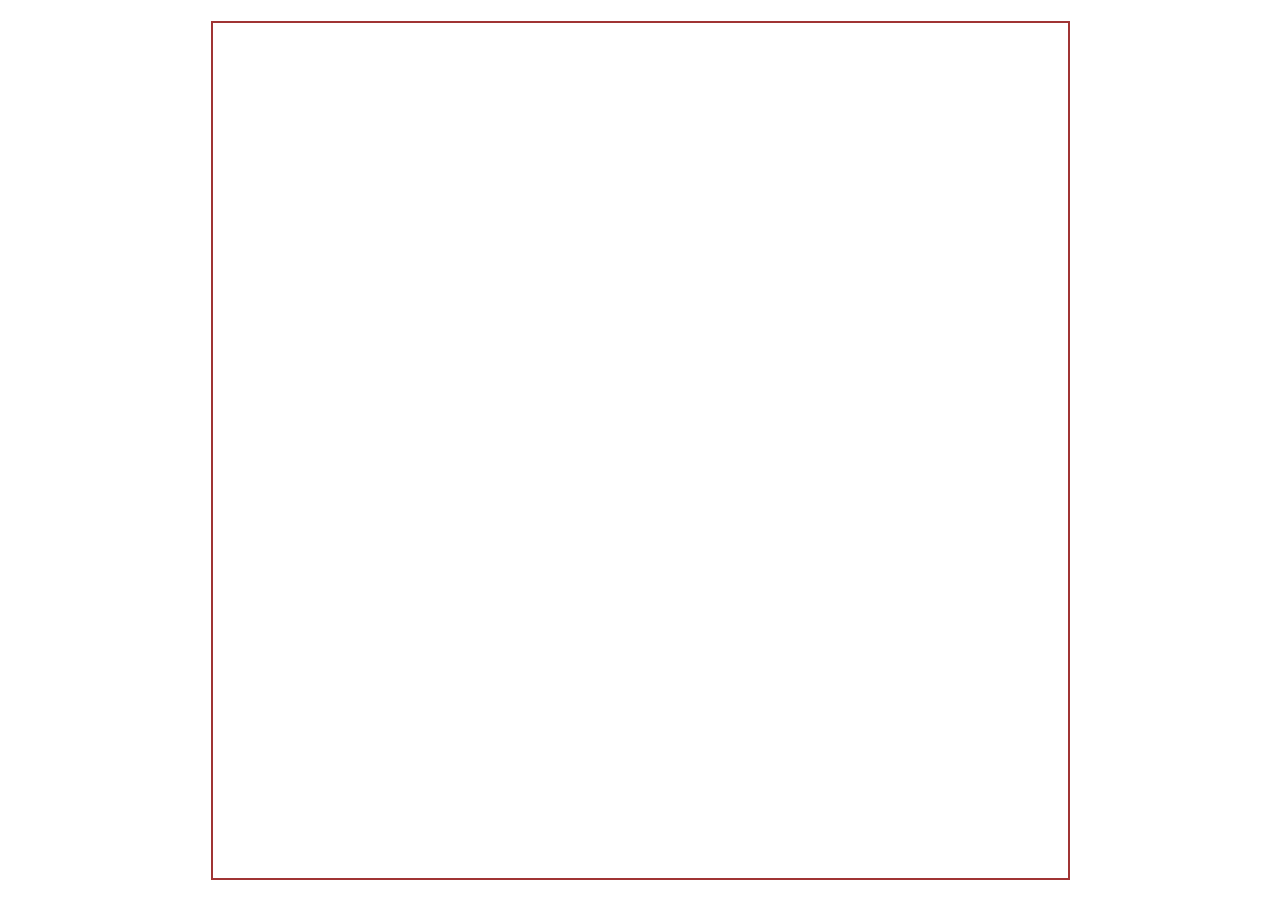
==== index.html @ a39e8a87 "Add files via upload" ====
<!DOCTYPE html>
<html>

<head>
    <script type = 'module' src = 'script.js'></script>
    <style>
        html, body {
            margin: 0;
            padding: 0;
            display: flex;
            width: 100%;
            height: 100%;
            overflow: hidden;
        }
        #canvas {
            width: 95vh;
            height: 95vh;
            margin: auto;
            border: 2px solid rgb(160, 52, 52);
        }
        #fps {
            position: absolute;
        }
    </style>

</head>

<body>
    <canvas id='canvas' width='800px' height='800px'></canvas>
    <br>
    <span id="fps"></span>
</body>

</html>
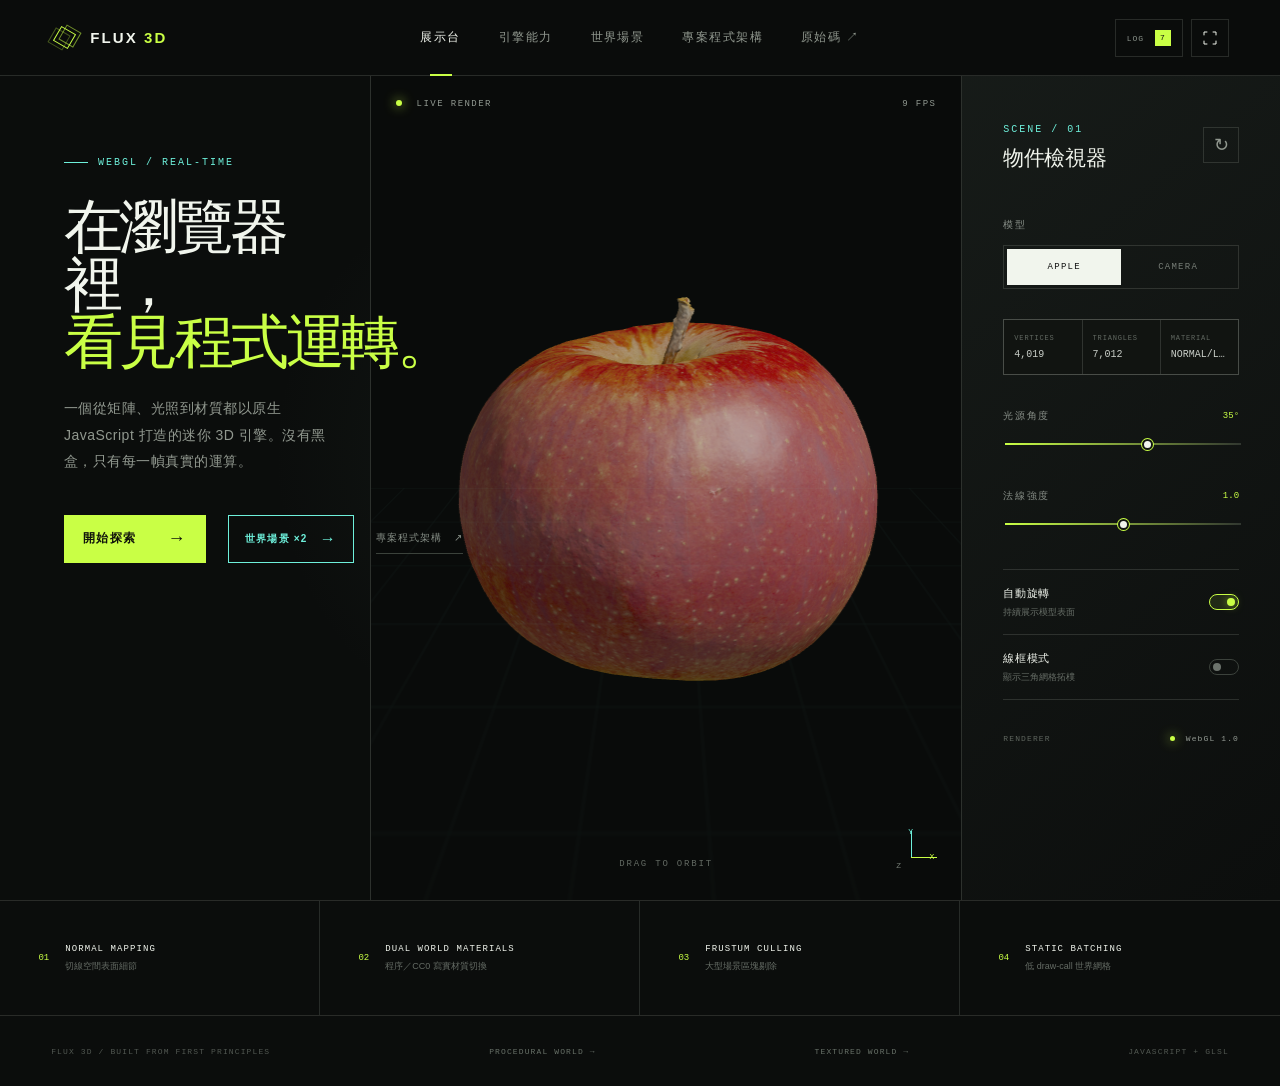
==== commit 5d238e95: "feat: integrate Flux 3D engine showcase" ====
--- a/index.html
+++ b/index.html
@@ -1,34 +1,146 @@
-<!DOCTYPE html>
-<html>
+<!doctype html>
+<!-- [MODIFIED — WORLD SCENE] Object showcase now links to a separate large world. -->
+<html lang="zh-Hant">
+<head>
+    <meta charset="UTF-8">
+    <meta name="viewport" content="width=device-width, initial-scale=1.0">
+    <meta name="description" content="Flux 3D — 一個以原生 WebGL 與 JavaScript 打造的輕量 3D 引擎展示。">
+    <title>Flux 3D — WebGL Engine</title>
+    <link rel="icon" href="data:image/svg+xml,%3Csvg xmlns='http://www.w3.org/2000/svg' viewBox='0 0 32 32'%3E%3Crect width='32' height='32' fill='%230b0d0c'/%3E%3Cpath d='M16 4 27 10v12l-11 6-11-6V10Z' fill='none' stroke='%23c9ff45' stroke-width='2'/%3E%3C/svg%3E">
+    <link rel="stylesheet" href="styles.css">
+    <script type="module" src="script.js"></script>
+</head>
+<body>
+    <header class="topbar">
+        <a class="brand" href="#viewer" aria-label="Flux 3D 首頁">
+            <span class="brand-mark" aria-hidden="true"><i></i><i></i><i></i></span>
+            <span>FLUX <b>3D</b></span>
+        </a>
+        <nav aria-label="主要導覽">
+            <a class="active" href="#viewer">展示台</a>
+            <a href="#features">引擎能力</a>
+            <a href="world.html">世界場景</a>
+            <a href="architecture.html">專案程式架構</a>
+            <a href="https://github.com/LiMinChu914/3D-Engine" target="_blank" rel="noreferrer">原始碼 ↗</a>
+        </nav>
+        <div class="topbar-actions">
+            <button class="log-toggle" id="logger-toggle" type="button" aria-controls="logger-panel" aria-expanded="false">LOG <span id="logger-count">0</span></button>
+            <button class="icon-button" id="fullscreen" type="button" aria-label="全螢幕檢視">
+                <svg viewBox="0 0 24 24" aria-hidden="true"><path d="M8 3H3v5M16 3h5v5M8 21H3v-5M16 21h5v-5"/></svg>
+            </button>
+        </div>
+    </header>
 
-<head>
-    <script type = 'module' src = 'script.js'></script>
-    <style>
-        html, body {
-            margin: 0;
-            padding: 0;
-            display: flex;
-            width: 100%;
-            height: 100%;
-            overflow: hidden;
-        }
-        #canvas {
-            width: 95vh;
-            height: 95vh;
-            margin: auto;
-            border: 2px solid rgb(160, 52, 52);
-        }
-        #fps {
-            position: absolute;
-        }
-    </style>
+    <main id="viewer">
+        <section class="hero-copy" aria-labelledby="hero-title">
+            <div class="eyebrow"><span></span> WEBGL / REAL-TIME</div>
+            <h1 id="hero-title">在瀏覽器裡，<br><em>看見程式運轉。</em></h1>
+            <p>一個從矩陣、光照到材質都以原生 JavaScript 打造的迷你 3D 引擎。沒有黑盒，只有每一幀真實的運算。</p>
+            <div class="hero-actions">
+                <button class="primary-button" id="focus-viewer" type="button">開始探索 <span>→</span></button>
+                <a class="world-cta" href="world.html" title="可切換程序材質與 Poly Haven 寫實材質">世界場景 ×2 <span>→</span></a>
+                <a class="architecture-cta" href="architecture.html">專案程式架構 <span>↗</span></a>
+            </div>
+        </section>
 
-</head>
+        <section class="viewport-shell" aria-label="3D 模型展示台">
+            <canvas id="canvas" tabindex="0" aria-label="Flux 3D 即時渲染畫布"></canvas>
+            <div class="canvas-grid" aria-hidden="true"></div>
+            <div class="loading" id="loading" role="status">
+                <span class="loader"></span>
+                <p>正在載入模型資源</p>
+                <small>PREPARING GPU BUFFERS</small>
+            </div>
+            <div class="viewport-topline">
+                <span><i class="live-dot"></i> LIVE RENDER</span>
+                <span id="fps">-- FPS</span>
+            </div>
+            <div class="axis" aria-hidden="true">
+                <span class="axis-y">Y</span><span class="axis-x">X</span><span class="axis-z">Z</span>
+            </div>
+            <p class="drag-label">DRAG TO ORBIT</p>
+        </section>
 
-<body>
-    <canvas id='canvas' width='800px' height='800px'></canvas>
-    <br>
-    <span id="fps"></span>
+        <aside class="control-panel" aria-label="3D 控制面板">
+            <div class="panel-heading">
+                <div>
+                    <span class="panel-kicker">SCENE / 01</span>
+                    <h2>物件檢視器</h2>
+                </div>
+                <button class="reset-button" id="reset" type="button" aria-label="重設視角">↻</button>
+            </div>
+
+            <div class="control-group">
+                <label>模型</label>
+                <div class="segmented" id="model-picker">
+                    <button class="selected" type="button" data-model="apple">APPLE</button>
+                    <button type="button" data-model="camera">CAMERA</button>
+                </div>
+            </div>
+
+            <div class="object-meta">
+                <div><span>VERTICES</span><strong id="vertex-count">—</strong></div>
+                <div><span>TRIANGLES</span><strong id="triangle-count">—</strong></div>
+                <div><span id="mode-label-title">MATERIAL</span><strong id="mode-label">NORMAL/LIT</strong></div>
+            </div>
+
+            <div class="control-group slider-group">
+                <div class="label-row"><label for="light-angle">光源角度</label><output id="light-value">35°</output></div>
+                <input id="light-angle" type="range" min="-160" max="160" value="35">
+            </div>
+
+            <div class="control-group slider-group">
+                <div class="label-row"><label for="normal-strength">法線強度</label><output id="normal-value">1.0</output></div>
+                <input id="normal-strength" type="range" min="0" max="2" value="1" step="0.1">
+            </div>
+
+            <div class="switch-list">
+                <label class="switch-row">
+                    <span><b>自動旋轉</b><small>持續展示模型表面</small></span>
+                    <input id="auto-rotate" type="checkbox" checked><i></i>
+                </label>
+                <label class="switch-row">
+                    <span><b>線框模式</b><small>顯示三角網格拓樸</small></span>
+                    <input id="wireframe" type="checkbox"><i></i>
+                </label>
+            </div>
+
+            <div class="render-status">
+                <span>RENDERER</span>
+                <strong><i></i> WebGL 1.0</strong>
+            </div>
+        </aside>
+    </main>
+
+    <aside class="logger-panel" id="logger-panel" data-open="false" aria-label="引擎記錄面板">
+        <header>
+            <div><span>ENGINE DIAGNOSTICS</span><h2>Runtime Logger</h2></div>
+            <button id="logger-close" type="button" aria-label="關閉記錄面板">×</button>
+        </header>
+        <div class="logger-toolbar">
+            <div class="logger-filters" aria-label="篩選記錄等級">
+                <button class="selected" data-log-filter="all" type="button">ALL</button>
+                <button data-log-filter="info" type="button">INFO</button>
+                <button data-log-filter="warn" type="button">WARN</button>
+                <button data-log-filter="error" type="button">ERROR</button>
+            </div>
+            <button id="logger-clear" type="button">CLEAR</button>
+        </div>
+        <ol class="logger-entries" id="logger-entries" data-empty="true"></ol>
+    </aside>
+
+    <section class="feature-strip" id="features" aria-label="引擎能力">
+        <article><span>01</span><div><b>NORMAL MAPPING</b><small>切線空間表面細節</small></div></article>
+        <article><span>02</span><div><b>DUAL WORLD MATERIALS</b><small>程序／CC0 寫實材質切換</small></div></article>
+        <article><span>03</span><div><b>FRUSTUM CULLING</b><small>大型場景區塊剔除</small></div></article>
+        <article><span>04</span><div><b>STATIC BATCHING</b><small>低 draw-call 世界網格</small></div></article>
+    </section>
+
+    <footer>
+        <span>FLUX 3D / BUILT FROM FIRST PRINCIPLES</span>
+        <a href="world.html">PROCEDURAL WORLD →</a>
+        <a href="world.html?material=textured">TEXTURED WORLD →</a>
+        <span>JAVASCRIPT + GLSL</span>
+    </footer>
 </body>
-
-</html>+</html>
--- a/styles.css
+++ b/styles.css
@@ -0,0 +1,405 @@
+/* [MODIFIED — WORLD SCENE] Added the dedicated world CTA; showcase styles remain here. */
+:root {
+    color-scheme: dark;
+    --ink: #f1f5ed;
+    --muted: #91988f;
+    --line: rgba(235, 244, 230, 0.13);
+    --panel: rgba(18, 21, 20, 0.82);
+    --acid: #c9ff45;
+    --cyan: #6ef0db;
+    --bg: #0b0d0c;
+}
+
+* { box-sizing: border-box; }
+
+html { scroll-behavior: smooth; }
+
+body {
+    margin: 0;
+    min-width: 320px;
+    background:
+        radial-gradient(circle at 45% 42%, rgba(69, 100, 81, 0.14), transparent 32%),
+        var(--bg);
+    color: var(--ink);
+    font-family: Inter, "Noto Sans TC", "Segoe UI", sans-serif;
+    -webkit-font-smoothing: antialiased;
+}
+
+button, input { font: inherit; }
+button, a { -webkit-tap-highlight-color: transparent; }
+button { color: inherit; }
+
+.topbar {
+    height: 76px;
+    padding: 0 clamp(24px, 4vw, 68px);
+    display: grid;
+    grid-template-columns: 1fr auto 1fr;
+    align-items: center;
+    border-bottom: 1px solid var(--line);
+    position: relative;
+    z-index: 10;
+    background: rgba(11, 13, 12, 0.78);
+    backdrop-filter: blur(16px);
+}
+
+.brand {
+    display: inline-flex;
+    width: fit-content;
+    align-items: center;
+    gap: 12px;
+    color: var(--ink);
+    text-decoration: none;
+    font-size: 15px;
+    font-weight: 800;
+    letter-spacing: .14em;
+}
+
+.brand b { color: var(--acid); }
+
+.brand-mark {
+    width: 27px;
+    height: 27px;
+    display: grid;
+    place-items: center;
+    position: relative;
+    transform: rotate(30deg);
+}
+
+.brand-mark i {
+    position: absolute;
+    width: 17px;
+    height: 17px;
+    border: 1px solid var(--acid);
+}
+
+.brand-mark i:nth-child(2) { transform: translate(4px, -4px); opacity: .55; }
+.brand-mark i:nth-child(3) { transform: translate(-4px, 4px); opacity: .3; }
+
+nav { display: flex; height: 100%; gap: 38px; }
+nav a {
+    display: grid;
+    place-items: center;
+    color: var(--muted);
+    text-decoration: none;
+    font-size: 12px;
+    letter-spacing: .12em;
+    position: relative;
+    transition: color .2s ease;
+}
+nav a:hover, nav a.active { color: var(--ink); }
+nav a.active::after {
+    content: "";
+    position: absolute;
+    width: 22px;
+    height: 2px;
+    bottom: -1px;
+    background: var(--acid);
+}
+
+.icon-button, .reset-button {
+    border: 1px solid var(--line);
+    background: transparent;
+    cursor: pointer;
+    transition: border-color .2s, background .2s;
+}
+.icon-button { width: 38px; height: 38px; justify-self: end; padding: 10px; }
+.icon-button:hover, .reset-button:hover { border-color: var(--acid); background: rgba(201, 255, 69, .06); }
+.icon-button svg { fill: none; stroke: currentColor; stroke-width: 1.5; }
+.topbar-actions { justify-self: end; display: flex; align-items: center; gap: 8px; }
+.log-toggle { height: 38px; padding: 0 11px; color: #8b938b; border: 1px solid var(--line); background: transparent; cursor: pointer; font: 8px monospace; letter-spacing: .12em; }
+.log-toggle:hover { color: var(--acid); border-color: var(--acid); }
+.log-toggle span { display: inline-grid; place-items: center; min-width: 16px; height: 16px; margin-left: 5px; padding: 0 3px; color: #111; background: var(--acid); }
+
+main {
+    min-height: calc(100vh - 76px);
+    display: grid;
+    grid-template-columns: minmax(260px, .78fr) minmax(420px, 1.25fr) minmax(270px, .67fr);
+    position: relative;
+}
+
+.hero-copy {
+    padding: clamp(58px, 9vh, 110px) 24px 46px clamp(28px, 5vw, 80px);
+    position: relative;
+    z-index: 2;
+}
+
+.eyebrow, .panel-kicker {
+    color: var(--cyan);
+    font-family: "SFMono-Regular", Consolas, monospace;
+    font-size: 10px;
+    letter-spacing: .2em;
+}
+.eyebrow { display: flex; align-items: center; gap: 10px; }
+.eyebrow span { width: 24px; height: 1px; background: var(--cyan); }
+
+h1 {
+    margin: 30px 0 24px;
+    font-size: clamp(42px, 4.6vw, 76px);
+    line-height: .98;
+    letter-spacing: -.06em;
+    font-weight: 560;
+}
+h1 em { color: var(--acid); font-style: normal; white-space: nowrap; }
+.hero-copy > p {
+    max-width: 390px;
+    color: var(--muted);
+    font-size: 14px;
+    line-height: 1.9;
+    letter-spacing: .035em;
+}
+.hero-actions { display: flex; align-items: center; gap: 22px; margin-top: 40px; }
+.primary-button {
+    border: 1px solid var(--acid);
+    background: var(--acid);
+    color: #11150b;
+    min-width: 142px;
+    height: 48px;
+    padding: 0 18px;
+    display: flex;
+    align-items: center;
+    justify-content: space-between;
+    cursor: pointer;
+    font-size: 12px;
+    font-weight: 800;
+    letter-spacing: .12em;
+    transition: transform .2s, box-shadow .2s;
+}
+.primary-button:hover { transform: translateY(-2px); box-shadow: 0 12px 34px rgba(201,255,69,.15); }
+.primary-button span { font-size: 18px; font-weight: 400; }
+.architecture-cta {
+    color: #858d85;
+    font-size: 10px;
+    letter-spacing: .1em;
+    text-decoration: none;
+    white-space: nowrap;
+    border-bottom: 1px solid #3b423b;
+    padding: 8px 0;
+    transition: color .2s, border-color .2s;
+}
+.architecture-cta:hover { color: var(--acid); border-color: var(--acid); }
+.architecture-cta span { margin-left: 8px; }
+.world-cta {
+    min-width: 126px;
+    height: 48px;
+    padding: 0 16px;
+    display: inline-flex;
+    align-items: center;
+    justify-content: space-between;
+    border: 1px solid var(--cyan);
+    color: var(--cyan);
+    text-decoration: none;
+    font-size: 10px;
+    font-weight: 750;
+    letter-spacing: .12em;
+    transition: color .2s, background .2s, transform .2s;
+}
+.world-cta:hover { color: #0b1210; background: var(--cyan); transform: translateY(-2px); }
+.world-cta span { margin-left: 12px; font-size: 16px; }
+
+.viewport-shell {
+    position: relative;
+    min-height: 620px;
+    overflow: hidden;
+    border-left: 1px solid var(--line);
+    border-right: 1px solid var(--line);
+    background: #101311;
+}
+
+#canvas {
+    position: absolute;
+    inset: 0;
+    width: 100%;
+    height: 100%;
+    display: block;
+    cursor: grab;
+    touch-action: none;
+}
+#canvas:active { cursor: grabbing; }
+
+.canvas-grid {
+    position: absolute;
+    inset: 50% 0 0;
+    pointer-events: none;
+    opacity: .22;
+    background-image:
+        linear-gradient(rgba(110,240,219,.2) 1px, transparent 1px),
+        linear-gradient(90deg, rgba(110,240,219,.2) 1px, transparent 1px);
+    background-size: 34px 34px;
+    transform: perspective(420px) rotateX(58deg) scale(1.65);
+    transform-origin: center top;
+    mask-image: linear-gradient(to bottom, rgba(0,0,0,.5), transparent 76%);
+}
+
+.viewport-topline {
+    position: absolute;
+    top: 24px; left: 25px; right: 25px;
+    display: flex;
+    justify-content: space-between;
+    pointer-events: none;
+    color: #909890;
+    font: 9px/1 "SFMono-Regular", Consolas, monospace;
+    letter-spacing: .16em;
+}
+.live-dot, .render-status i { display: inline-block; width: 6px; height: 6px; border-radius: 50%; background: var(--acid); box-shadow: 0 0 12px var(--acid); margin-right: 8px; }
+.drag-label { position: absolute; left: 50%; bottom: 22px; transform: translateX(-50%); color: #626962; font: 9px/1 monospace; letter-spacing: .2em; pointer-events: none; }
+
+.axis { position: absolute; right: 28px; bottom: 30px; width: 42px; height: 42px; color: #747c74; font: 8px monospace; pointer-events: none; }
+.axis::before, .axis::after { content: ""; position: absolute; left: 20px; bottom: 12px; transform-origin: bottom; }
+.axis::before { width: 1px; height: 27px; background: var(--cyan); }
+.axis::after { width: 26px; height: 1px; background: var(--acid); }
+.axis span { position: absolute; }
+.axis-y { top: -1px; left: 17px; color: var(--cyan); }
+.axis-x { right: -1px; bottom: 9px; color: var(--acid); }
+.axis-z { left: 5px; bottom: 0; }
+
+.loading {
+    position: absolute;
+    inset: 0;
+    z-index: 5;
+    display: grid;
+    place-content: center;
+    justify-items: center;
+    background: #101311;
+    transition: opacity .5s, visibility .5s;
+}
+.loading.hidden { opacity: 0; visibility: hidden; }
+.loading p { margin: 18px 0 5px; font-size: 12px; letter-spacing: .14em; }
+.loading small { color: var(--muted); font: 8px monospace; letter-spacing: .18em; }
+.loader { width: 34px; height: 34px; border: 1px solid rgba(201,255,69,.2); border-top-color: var(--acid); border-radius: 50%; animation: spin .8s linear infinite; }
+@keyframes spin { to { transform: rotate(360deg); } }
+
+.control-panel {
+    padding: 42px clamp(24px, 3.2vw, 50px);
+    background: linear-gradient(140deg, rgba(24,29,26,.88), rgba(12,14,13,.96));
+    min-width: 0;
+}
+.panel-heading { display: flex; align-items: center; justify-content: space-between; margin-bottom: 42px; }
+.panel-heading h2 { margin: 8px 0 0; font-size: 21px; font-weight: 520; letter-spacing: -.02em; }
+.reset-button { width: 36px; height: 36px; font-size: 18px; color: var(--muted); }
+.control-group { margin: 0 0 30px; }
+.control-group > label, .label-row label { color: #888f88; font-size: 10px; letter-spacing: .16em; }
+.segmented { display: grid; grid-template-columns: repeat(2, 1fr); margin-top: 13px; border: 1px solid var(--line); padding: 3px; }
+.segmented button { height: 36px; border: 0; background: transparent; cursor: pointer; color: #777e77; font: 9px monospace; letter-spacing: .14em; }
+.segmented button.selected { background: var(--ink); color: #111; }
+
+.object-meta { display: grid; grid-template-columns: repeat(3, 1fr); gap: 1px; margin: 0 0 34px; background: var(--line); border: 1px solid var(--line); }
+.object-meta div { min-width: 0; padding: 14px 10px; background: #111411; }
+.object-meta span, .object-meta strong { display: block; overflow: hidden; text-overflow: ellipsis; }
+.object-meta span { color: #626962; font: 7px monospace; letter-spacing: .12em; margin-bottom: 7px; }
+.object-meta strong { color: #c9cec8; font: 10px monospace; font-weight: 500; }
+
+.label-row { display: flex; justify-content: space-between; align-items: center; }
+.label-row output { color: var(--acid); font: 9px monospace; }
+input[type="range"] { appearance: none; width: 100%; height: 22px; background: transparent; margin-top: 10px; cursor: pointer; }
+input[type="range"]::-webkit-slider-runnable-track { height: 2px; background: linear-gradient(90deg, var(--acid), #313730); }
+input[type="range"]::-webkit-slider-thumb { appearance: none; width: 11px; height: 11px; margin-top: -4.5px; border-radius: 50%; background: var(--ink); border: 2px solid #121612; box-shadow: 0 0 0 1px var(--acid); }
+input[type="range"]::-moz-range-track { height: 2px; background: #313730; }
+input[type="range"]::-moz-range-progress { height: 2px; background: var(--acid); }
+input[type="range"]::-moz-range-thumb { width: 9px; height: 9px; border-radius: 50%; background: var(--ink); border: 1px solid var(--acid); }
+
+.switch-list { border-top: 1px solid var(--line); }
+.switch-row { min-height: 65px; display: flex; align-items: center; justify-content: space-between; border-bottom: 1px solid var(--line); cursor: pointer; }
+.switch-row b, .switch-row small { display: block; }
+.switch-row b { font-size: 11px; font-weight: 500; letter-spacing: .06em; }
+.switch-row small { color: #666d66; font-size: 9px; margin-top: 5px; }
+.switch-row input { position: absolute; opacity: 0; }
+.switch-row > i { width: 30px; height: 16px; border-radius: 10px; border: 1px solid #3c423c; position: relative; transition: .2s; }
+.switch-row > i::after { content: ""; width: 8px; height: 8px; border-radius: 50%; background: #6c736c; position: absolute; left: 3px; top: 3px; transition: .2s; }
+.switch-row input:checked + i { border-color: var(--acid); background: rgba(201,255,69,.1); }
+.switch-row input:checked + i::after { transform: translateX(14px); background: var(--acid); box-shadow: 0 0 8px rgba(201,255,69,.5); }
+
+.render-status { margin-top: 34px; display: flex; justify-content: space-between; align-items: center; color: #5f665f; font: 8px monospace; letter-spacing: .14em; }
+.render-status strong { color: #949b94; font-weight: 400; }
+.render-status i { width: 5px; height: 5px; margin-right: 5px; }
+
+.feature-strip {
+    display: grid;
+    grid-template-columns: repeat(4, 1fr);
+    min-height: 116px;
+    border-top: 1px solid var(--line);
+    border-bottom: 1px solid var(--line);
+}
+.feature-strip article { display: flex; align-items: center; gap: 16px; padding: 24px clamp(20px, 3vw, 48px); border-right: 1px solid var(--line); }
+.feature-strip article:last-child { border: 0; }
+.feature-strip article > span { color: var(--acid); font: 9px monospace; }
+.feature-strip b, .feature-strip small { display: block; }
+.feature-strip b { font: 9px monospace; letter-spacing: .12em; }
+.feature-strip small { color: #656c65; font-size: 9px; margin-top: 6px; }
+
+footer { min-height: 70px; display: flex; align-items: center; justify-content: space-between; padding: 0 clamp(24px, 4vw, 68px); color: #525852; font: 8px monospace; letter-spacing: .14em; }
+footer a { color: #697269; text-decoration: none; transition: color .2s; }
+footer a:hover { color: var(--acid); }
+
+.logger-panel {
+    position: fixed;
+    z-index: 50;
+    top: 76px;
+    right: 0;
+    bottom: 0;
+    width: min(480px, 100vw);
+    display: flex;
+    flex-direction: column;
+    background: rgba(10, 13, 11, .97);
+    border-left: 1px solid var(--line);
+    backdrop-filter: blur(18px);
+    transform: translateX(102%);
+    visibility: hidden;
+    transition: transform .3s ease, visibility .3s;
+}
+.logger-panel[data-open="true"] { transform: translateX(0); visibility: visible; }
+.logger-panel > header { min-height: 88px; padding: 20px 22px; display: flex; justify-content: space-between; align-items: center; border-bottom: 1px solid var(--line); }
+.logger-panel header span { color: var(--cyan); font: 7px monospace; letter-spacing: .16em; }
+.logger-panel header h2 { margin: 7px 0 0; font: 17px monospace; }
+.logger-panel header button { width: 32px; height: 32px; color: #818981; border: 1px solid var(--line); background: transparent; cursor: pointer; font-size: 19px; }
+.logger-toolbar { min-height: 54px; padding: 10px 16px; display: flex; align-items: center; justify-content: space-between; gap: 12px; border-bottom: 1px solid var(--line); }
+.logger-toolbar button { color: #697169; border: 0; background: transparent; cursor: pointer; font: 7px monospace; letter-spacing: .12em; }
+.logger-filters { display: flex; gap: 4px; }
+.logger-filters button { padding: 8px; border: 1px solid transparent; }
+.logger-filters button.selected { color: var(--acid); border-color: rgba(201,255,69,.25); }
+.logger-entries { flex: 1; overflow-y: auto; margin: 0; padding: 0; list-style: none; }
+.logger-entries[data-empty="true"]::after { content: "NO LOG ENTRIES"; display: block; padding: 35px 22px; color: #4f564f; font: 8px monospace; letter-spacing: .14em; }
+.log-entry { display: grid; grid-template-columns: 62px 112px 1fr; gap: 8px; padding: 12px 16px; border-bottom: 1px solid rgba(235,244,230,.07); font: 8px/1.5 monospace; }
+.log-entry time { color: #555d55; }
+.log-entry b { overflow: hidden; color: var(--cyan); font-weight: 400; text-overflow: ellipsis; }
+.log-entry span { color: #a1a8a1; }
+.log-entry code { grid-column: 2 / -1; overflow-wrap: anywhere; color: #626a62; white-space: pre-wrap; }
+.log-entry.warn { box-shadow: inset 2px 0 #f4bd54; }
+.log-entry.warn b { color: #f4bd54; }
+.log-entry.error { box-shadow: inset 2px 0 #ff6f6f; }
+.log-entry.error b { color: #ff8585; }
+
+@media (max-width: 1100px) {
+    main { grid-template-columns: minmax(260px, .7fr) minmax(430px, 1.3fr); }
+    .control-panel { grid-column: 1 / -1; display: grid; grid-template-columns: 1fr 1fr; gap: 0 50px; border-top: 1px solid var(--line); }
+    .panel-heading, .render-status { grid-column: 1 / -1; }
+    .feature-strip { grid-template-columns: 1fr 1fr; }
+    .feature-strip article:nth-child(2) { border-right: 0; }
+    .feature-strip article:nth-child(-n+2) { border-bottom: 1px solid var(--line); }
+}
+
+@media (max-width: 760px) {
+    .topbar { grid-template-columns: 1fr auto; height: 66px; }
+    nav { display: none; }
+    main { display: flex; flex-direction: column; }
+    .hero-copy { padding: 54px 25px 44px; }
+    .hero-copy > p { max-width: 520px; }
+    .viewport-shell { min-height: 540px; border: 1px solid var(--line); border-left: 0; border-right: 0; }
+    .control-panel { display: block; padding: 38px 25px; }
+    .feature-strip { grid-template-columns: 1fr; }
+    .feature-strip article { border-right: 0; border-bottom: 1px solid var(--line); }
+    .feature-strip article:nth-child(3) { border-bottom: 1px solid var(--line); }
+    footer { gap: 20px; }
+    .logger-panel { top: 66px; }
+}
+
+@media (max-width: 420px) {
+    .hero-actions { align-items: flex-start; flex-direction: column; }
+    h1 { font-size: 42px; }
+    .viewport-shell { min-height: 470px; }
+    footer span:last-child { display: none; }
+}
+
+@media (prefers-reduced-motion: reduce) {
+    html { scroll-behavior: auto; }
+    *, *::before, *::after { animation-duration: .01ms !important; animation-iteration-count: 1 !important; transition-duration: .01ms !important; }
+}
